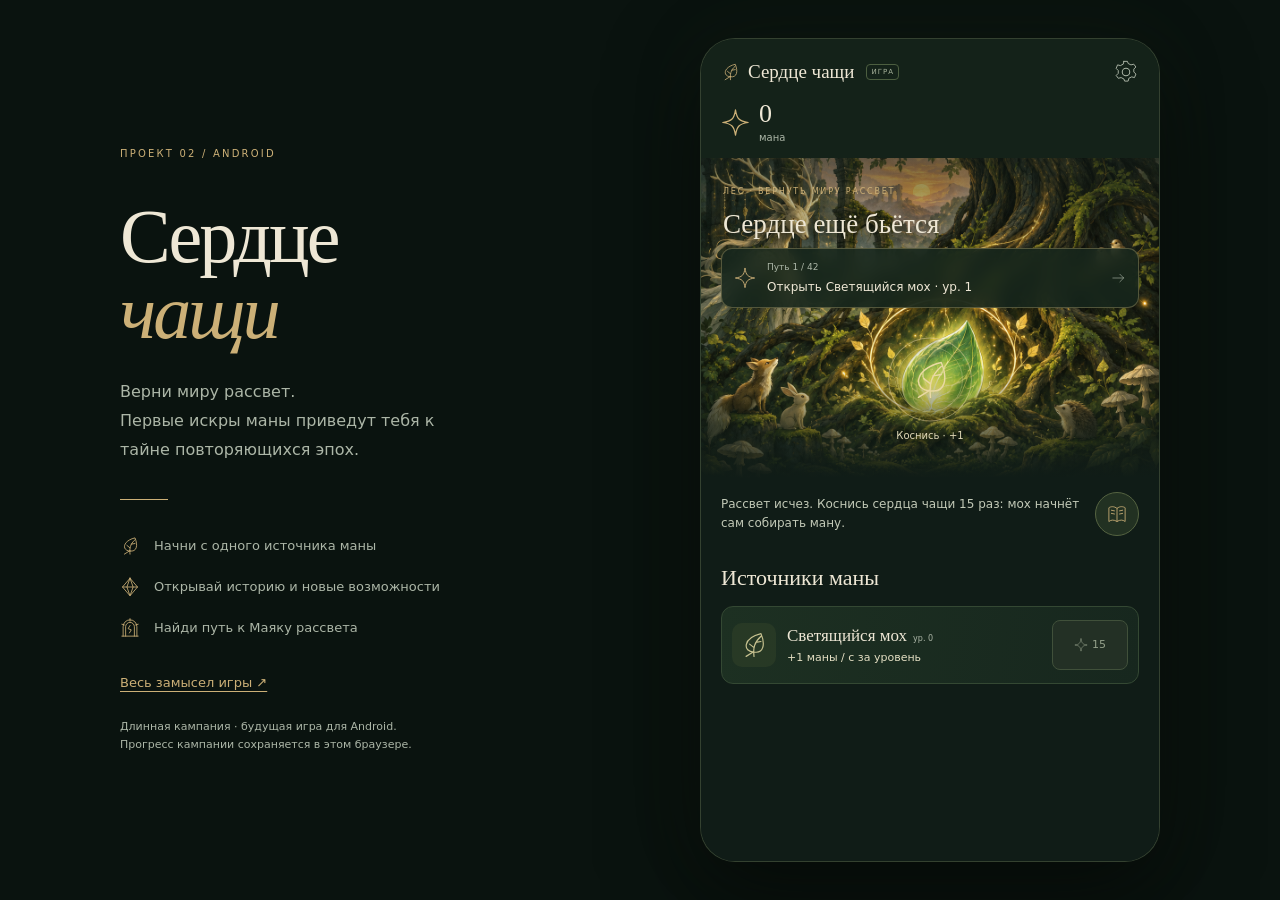
==== index.html @ d1681f51 "Publish mobile game prototype" ====
<!doctype html>
<html lang="ru"><head><meta charset="utf-8"><meta name="viewport" content="width=device-width, initial-scale=1, viewport-fit=cover"><meta name="theme-color" content="#101c17"><meta name="description" content="Сердце чащи — интерактивный макет будущего Android-кликера. Верни миру рассвет: начни с одного источника маны и открывай сюжет и новые механики постепенно."><title>Сердце чащи · Вернуть миру рассвет</title><link rel="icon" href="icon.svg" type="image/svg+xml"><link rel="stylesheet" href="game.css"><link rel="stylesheet" href="event-ui.css"><script src="campaign.js" defer></script><script src="events.js" defer></script><script src="event-ui.js" defer></script><script src="game.js" defer></script></head>
<body>
<svg xmlns="http://www.w3.org/2000/svg" style="position:absolute;width:0;height:0;overflow:hidden" aria-hidden="true"><defs>
<symbol id="i-spark" viewBox="0 0 32 32"><path d="M16 2c1.5 10 4 12.5 14 14-10 1.5-12.5 4-14 14C14.5 20 12 17.5 2 16 12 14.5 14.5 12 16 2Z"/></symbol>
<symbol id="i-leaf" viewBox="0 0 32 32"><path d="M16 29c-1-9 0-16 8-23M16 24C3 24 3 8 24 3c5 12 3 23-8 21ZM16 19l-5-4M18 13l6-1M15 24l-8 5"/></symbol>
<symbol id="i-tree" viewBox="0 0 32 32"><path d="M16 29V6M16 15l-8-5M16 19l9-6M16 8l5-5M16 25l-6 5M16 25l7 5M9 10 6 4M9 10H3M25 13l4-6M25 13h5M16 17 8 19l-4-4"/></symbol>
<symbol id="i-mushroom" viewBox="0 0 32 32"><path d="M3 17c0-8 6-13 13-13s13 5 13 13c-7 3-19 3-26 0ZM13 19l-1 9c2 2 6 2 8 0l-1-9M9 13l1-2M17 8h1M22 13l1 1"/></symbol>
<symbol id="i-moth" viewBox="0 0 32 32"><path d="M16 10v17M16 10l-4-5M16 10l4-5M15 14C7 3 1 7 4 17c2 5 7 7 11 3M17 14C25 3 31 7 28 17c-2 5-7 7-11 3M14 21c-7-1-8 4-4 7l5-4M18 21c7-1 8 4 4 7l-5-4M8 12l4 4M24 12l-4 4"/></symbol>
<symbol id="i-book" viewBox="0 0 32 32"><path d="M16 7C11 3 6 4 3 6v22c4-3 8-3 13 0 5-3 9-3 13 0V6c-3-2-8-3-13 1v21M7 10l5 1M7 15l5 1M20 11l5-1M20 16l5-1"/></symbol>
<symbol id="i-portal" viewBox="0 0 32 32"><path d="M5 29V14a11 11 0 0 1 22 0v15M9 29V14a7 7 0 0 1 14 0v15M3 29h26M16 12l-3 5 5 2-3 5M3 10l4 1M29 10l-4 1M16 1v4"/></symbol>
<symbol id="i-memory" viewBox="0 0 32 32"><path d="m16 2 12 14-12 14L4 16 16 2ZM16 2l5 14-5 14-5-14 5-14ZM4 16h24"/></symbol>
<symbol id="i-gear" viewBox="0 0 32 32"><path d="m13 3-1 4-4 2-4-1-2 5 3 3v4l-3 3 3 4 4-1 4 2 1 3h5l1-4 4-2 4 1 2-5-3-3v-4l3-3-3-4-4 1-4-2-1-3h-5Z" transform="translate(1 -1) scale(.94)"/><circle cx="16" cy="16" r="5"/></symbol>
<symbol id="i-arrow" viewBox="0 0 32 32"><path d="M4 16h23M19 8l8 8-8 8"/></symbol>
<symbol id="i-back" viewBox="0 0 32 32"><path d="M28 16H5M13 8l-8 8 8 8"/></symbol>
<symbol id="i-close" viewBox="0 0 32 32"><path d="m8 8 16 16M24 8 8 24"/></symbol>
<symbol id="i-tower" viewBox="0 0 32 32"><path d="M7 29h18M9 29V12h14v17M7 12l9-10 9 10H7ZM14 29v-8h4v8M15 15h2v3h-2z"/></symbol>
<symbol id="i-crown" viewBox="0 0 32 32"><path d="m4 9 7 7 5-11 5 11 7-7-3 17H7L4 9ZM8 22h16M9 29h14"/><circle cx="4" cy="7" r="1"/><circle cx="16" cy="3" r="1"/><circle cx="28" cy="7" r="1"/></symbol>
<symbol id="i-flask" viewBox="0 0 32 32"><path d="M12 3h8M13 3v9L5 25q-1 4 4 4h14q5 0 4-4l-8-13V3M9 20c5-3 9 4 14 0M13 24h1M19 17h1"/></symbol>
<symbol id="i-mountain" viewBox="0 0 32 32"><path d="M2 27 13 6l8 15 4-8 6 14H2ZM8 16l5 2 4-4M13 6l2-4M13 18v9M22 23l3 1"/></symbol>
<symbol id="i-fox" viewBox="0 0 32 32"><path d="m5 3 8 7h6l8-7-2 15-9 10-9-10L5 3ZM7 18l9 5 9-5M12 14l1 1M20 14l-1 1M14 22h4M16 23v5M9 10l-3-6M23 10l3-6"/></symbol>
<symbol id="i-deer" viewBox="0 0 32 32"><path d="M13 13 6 8V2M6 7l-4-3M19 13l7-5V2M26 7l4-3M13 13l-5-2 1 6 3 2 1 8 3 3 3-3 1-8 3-2 1-6-5 2M12 19l1-1M20 19l-1-1M15 25h2"/></symbol>
</defs></svg>
<main class="layout"><aside class="desktop-intro"><p class="eyebrow">ПРОЕКТ 02 / ANDROID</p><h1>Сердце<br><em>чащи</em></h1><p>Верни миру рассвет.<br>Первые искры маны приведут тебя к тайне повторяющихся эпох.</p><div class="intro-rule"></div><ul><li><svg class="icon" aria-hidden="true"><use href="#i-leaf"></use></svg>Начни с одного источника маны</li><li><svg class="icon" aria-hidden="true"><use href="#i-memory"></use></svg>Открывай историю и новые возможности</li><li><svg class="icon" aria-hidden="true"><use href="#i-portal"></use></svg>Найди путь к Маяку рассвета</li></ul><a href="concept.html">Весь замысел игры ↗</a><p class="prototype-note">Длинная кампания · будущая игра для Android.<br>Прогресс кампании сохраняется в этом браузере.</p></aside>
<div class="phone"><div id="game-shell" class="game-shell"><header class="game-top"><div class="top-line"><span class="wordmark"><svg class="icon" aria-hidden="true"><use href="#i-leaf"></use></svg>Сердце чащи<small class="mockup-label">ИГРА</small></span><button id="settings-button" class="settings-button" aria-label="Настройки и информация о макете"><svg class="icon" aria-hidden="true"><use href="#i-gear"></use></svg></button></div><div class="resource-hud"><div class="mana-box"><svg class="icon" aria-hidden="true"><use href="#i-spark"></use></svg><div><strong id="mana" aria-label="Мана">0</strong><small id="income">+0 / с</small></div></div><div class="memory-box" hidden aria-label="Память мира"><svg class="icon" aria-hidden="true"><use href="#i-memory"></use></svg><span id="memory">0</span></div><button id="era-button" class="era-button" hidden><svg class="icon" aria-hidden="true"><use href="#i-memory"></use></svg><span>Эпоха <b id="era-number">1</b></span></button></div></header>
<div id="screen" class="screen" tabindex="-1" aria-label="Игровой экран"><noscript><p style="padding:24px">Для интерактивного макета нужен JavaScript. <a href="concept.html">Открыть концепцию</a>.</p></noscript></div>
<nav class="bottom-nav" hidden aria-label="Разделы игры"><button id="nav-world" class="nav-button active" data-screen="world" aria-current="page"><svg class="icon" aria-hidden="true"><use href="#i-leaf"></use></svg><span>Мир</span></button><button class="nav-button" data-screen="tree" hidden><svg class="icon" aria-hidden="true"><use href="#i-tree"></use></svg><span>Древо</span></button><button class="nav-button" data-screen="creatures" hidden><svg class="icon" aria-hidden="true"><use href="#i-moth"></use></svg><span>Существа</span></button><button class="nav-button" data-screen="portals" hidden><svg class="icon" aria-hidden="true"><use href="#i-portal"></use></svg><span>Порталы</span></button></nav></div>
<div id="sheet-overlay" class="sheet-overlay" aria-hidden="true"><section id="sheet" class="sheet" role="dialog" aria-modal="true" aria-label="Карточка игры"><button id="sheet-close" class="sheet-close" aria-label="Закрыть карточку"><svg class="icon" aria-hidden="true"><use href="#i-close"></use></svg></button><div id="sheet-content"></div></section></div><div id="toast" class="toast" role="status" aria-live="polite"></div></div></main>
</body></html>
---- game.css ----
@charset "UTF-8";
:root{--bg:#101c17;--panel:#18281f;--cream:#eee7d5;--muted:#acb6a7;--gold:#ccb077;--border:#3e4f3d;--serif:Georgia,'Times New Roman',serif;color-scheme:dark}*{box-sizing:border-box}body{margin:0;background:#0a130f;color:var(--cream);font:14px/1.5 system-ui,-apple-system,'Segoe UI',sans-serif}button,a{-webkit-tap-highlight-color:transparent;touch-action:manipulation}button{font:inherit;color:inherit;cursor:pointer}button:disabled{cursor:default}button:focus-visible,a:focus-visible{outline:2px solid #f0d7a3;outline-offset:3px}button{border:0}h1,h2,h3,h4,p{margin:0}h1,h2,h3,h4{font-family:var(--serif);font-weight:400}a{color:inherit;text-underline-offset:4px}.icon{width:24px;height:24px;fill:none;stroke:currentColor;stroke-width:1.35;stroke-linecap:round;stroke-linejoin:round;flex-shrink:0}.layout{max-width:1120px;margin:auto;min-height:100svh;display:grid;grid-template-columns:1fr 460px;gap:95px;align-items:center;padding:38px 40px}.desktop-intro{max-width:430px}.desktop-intro .eyebrow{font-size:10px;letter-spacing:2.2px;color:var(--gold);margin-bottom:35px}.desktop-intro h1{font-size:76px;line-height:1;letter-spacing:-3px;margin-bottom:28px}.desktop-intro h1 em{font-weight:400;color:var(--gold)}.desktop-intro>p{font-size:16px;line-height:1.8;color:var(--muted);max-width:340px}.desktop-intro .intro-rule{width:48px;height:1px;background:var(--gold);margin:34px 0}.desktop-intro ul{list-style:none;padding:0;margin:0 0 32px;display:grid;gap:17px}.desktop-intro li{display:flex;gap:14px;align-items:center;font-size:13px;color:var(--muted)}.desktop-intro li .icon{width:20px;color:var(--gold)}.desktop-intro>a{font-size:13px;color:var(--gold)}.desktop-intro .prototype-note{font-size:11px;margin-top:25px;max-width:320px;line-height:1.7}.phone{height:min(900px,calc(100svh - 76px));min-height:740px;position:relative;border:1px solid #63705170;border-radius:35px;background:var(--bg);box-shadow:0 30px 90px #0009,0 0 80px #4e623018;overflow:hidden}.game-shell{height:100%;display:flex;flex-direction:column}.game-top{flex:none;padding:18px 20px 13px;position:relative;z-index:4;background:#142219}.top-line{display:flex;align-items:center;justify-content:space-between;gap:12px;margin-bottom:13px}.wordmark{display:flex;gap:8px;align-items:center;font:19px var(--serif)}.wordmark .icon{color:var(--gold);width:19px}.settings-button{width:44px;height:44px;background:none;display:grid;place-items:center;margin:-7px -9px -7px 0;color:var(--muted)}.resource-hud{display:flex;align-items:center;gap:12px}.mana-box{display:flex;align-items:center;gap:9px;flex:1}.mana-box>.icon{color:var(--gold);width:29px;height:29px}.mana-box strong{font:26px var(--serif);line-height:1.05;display:block;font-variant-numeric:tabular-nums}.mana-box small{display:block;color:var(--muted);font-size:10px;margin-top:3px}.memory-box{display:flex;align-items:center;gap:5px;color:var(--gold);font-size:14px}.memory-box .icon{width:17px}.era-button{display:flex;align-items:center;gap:7px;min-height:44px;padding:8px 10px;background:#253425;border:1px solid #526044;border-radius:9px;color:#d9c99e;font-size:11px}.era-button .icon{width:18px;height:18px}.screen{flex:1;overflow:auto;overscroll-behavior:contain;scrollbar-width:thin;scrollbar-color:#526044 transparent;min-height:0;background:var(--bg)}.world-scene{height:430px;position:relative;overflow:hidden;background:#243324;isolation:isolate}.scene-image{position:absolute;width:100%;height:100%;object-fit:cover;object-position:center 50%;inset:0;z-index:-3}.scene-image.fallback-art{height:135%;top:-12%;object-position:center 40%}.scene-image:not(.forest){height:135%;top:-10%}.scene-vignette{position:absolute;inset:0;background:linear-gradient(#101b1790,transparent 32%,transparent 65%,#101c17);z-index:-1}.scene-caption{position:absolute;top:21px;left:22px}.tiny-label{font-size:8px;color:var(--gold);letter-spacing:1.8px;text-transform:uppercase;line-height:1.6}.scene-caption h2{font-size:27px;margin-top:4px;text-shadow:0 2px 16px #000}.goal{position:absolute;top:90px;left:20px;right:20px;display:flex;align-items:center;gap:11px;border:1px solid #c8b77b55;border-radius:11px;background:#15251cdd;backdrop-filter:blur(8px);padding:11px 12px;text-align:left;min-height:60px}.goal>.icon:first-child{color:var(--gold);width:22px}.goal>.icon:last-child{width:15px;margin-left:auto;color:var(--muted)}.goal small{display:block;font-size:9px;color:var(--muted);margin-bottom:4px}.goal b{display:block;font-weight:450;font-size:12px}.heart{position:absolute;left:50%;top:52%;transform:translate(-50%,-15%);width:112px;height:112px;border-radius:50%;background:radial-gradient(circle,#adc96250 0,#77904b22 42%,#15291c33 65%,transparent 70%);border:1px solid #d9c89488;color:#e9d9a3;display:grid;place-items:center;box-shadow:0 0 32px #c5d47b35,0 0 60px #9bab4920;animation:breathe 4s ease-in-out infinite}.heart>.icon{width:57px;height:57px;filter:drop-shadow(0 0 7px #e6d078);stroke-width:1.1}.heart:active{background:#66804488}.heart-halo{position:absolute;inset:8px;border-radius:50%;border:1px solid #d9d29355}.tap-hint{position:absolute;top:120px;left:50%;transform:translateX(-50%);white-space:nowrap;color:#e0d8b7;font-size:10px;text-shadow:0 2px 9px #000}.tap-particle{position:absolute;top:22px;color:#fff0bb;pointer-events:none;font:25px var(--serif);animation:float-up .9s ease-out forwards}.scene-footer{position:absolute;bottom:14px;left:0;right:0;text-align:center;font:10px var(--serif);letter-spacing:.7px;color:#b6baa4}.scene-footer>span{color:var(--gold);padding:0 10px}.scene-switch{position:absolute;right:20px;top:170px;background:#14251cdd;border:1px solid #8d8558;border-radius:20px;padding:7px 12px;display:flex;align-items:center;gap:6px;min-height:44px;font-size:10px}.scene-switch .icon{width:17px}.growth-panel{padding:7px 20px 20px;background:#101c17}.panel-heading{display:flex;align-items:center;justify-content:space-between;margin-bottom:12px}.panel-heading h3{font-size:22px}.panel-heading>span{font-size:9px;color:var(--muted)}.producer-list{display:grid;gap:9px}.producer{display:flex;align-items:center;gap:11px;padding:10px 9px;border:1px solid #344833;border-radius:12px;background:linear-gradient(100deg,#1d3022,#17271e)}.producer-emblem{height:43px;width:43px;flex-shrink:0;display:grid;place-items:center;border-radius:10px;background:#35452a75;color:#c7c290}.producer-emblem .icon{width:28px;height:28px}.producer-copy{flex:1;min-width:0}.producer-copy h4{font-size:16px;line-height:1.3}.producer-copy h4 small{font:8px system-ui;color:var(--muted);margin-left:6px;white-space:nowrap}.producer-copy p{font-size:10px;color:#acb99d;margin-top:3px}.buy-button{min-height:44px;min-width:68px;padding:8px;border-radius:8px;color:#f1dfaa;border:1px solid #81794c;background:#3a4127;display:flex;align-items:center;justify-content:center;gap:5px;font-size:12px;font-variant-numeric:tabular-nums}.buy-button .icon{width:14px;height:14px}.buy-button:disabled{color:#94a08b;background:#233025;border-color:#40503a}.bottom-nav{flex:none;display:grid;grid-template-columns:repeat(4,1fr);border-top:1px solid #4b5538;background:#17261b;padding:8px 9px calc(10px + env(safe-area-inset-bottom));position:relative;z-index:3}.nav-button{background:none;min-height:49px;display:flex;flex-direction:column;align-items:center;justify-content:center;gap:4px;color:#94a58d;font-size:9px;position:relative}.nav-button .icon{width:23px;height:23px}.nav-button.active{color:#e0c48a}.nav-button.active:before{content:'';position:absolute;top:-9px;height:2px;width:28px;background:var(--gold);box-shadow:0 2px 12px #d2bc7644}.page-head{padding:28px 22px 18px}.page-head h2{font-size:32px;line-height:1.15;margin:10px 0}.page-head>p:last-child{color:var(--muted);font-size:12px;line-height:1.7}.tree-canvas{height:420px;margin:10px 20px 0;position:relative;background:radial-gradient(ellipse at 50% 40%,#31432970,transparent 68%)}.tree-lines{position:absolute;inset:0;width:100%;height:100%;overflow:visible}.tree-lines path{fill:none;stroke:#77784e;stroke-width:.45}.tree-origin{position:absolute;top:-7px;left:calc(50% - 17px);width:34px;height:34px;background:#233923;border:1px solid #908355;border-radius:50%;display:grid;place-items:center;color:var(--gold)}.tree-origin .icon{width:18px}.tree-node{position:absolute;left:var(--x);top:var(--y);transform:translate(-50%,-40%);width:130px;display:flex;align-items:center;flex-direction:column;background:none;padding:3px}.tree-node>span{display:grid;place-items:center;width:56px;height:56px;border-radius:50%;background:#1f3021;border:1px solid #8c8458;box-shadow:0 0 0 5px #17231b}.tree-node .icon{width:30px;height:30px;color:#b6b289}.tree-node b{font:14px var(--serif);margin-top:10px;white-space:nowrap}.tree-node small{font-size:10px;color:var(--gold);margin-top:5px}.tree-node.locked{opacity:.52}.tree-node.owned>span{background:#3a4b29;border-color:#d9c68e;box-shadow:0 0 18px #d9c68e18,0 0 0 5px #17231b}.tree-node.owned .icon{color:#ead8a3}.screen-note{font-size:10px;color:var(--muted);line-height:1.7;margin:17px 22px 25px}.creature-grid{display:grid;grid-template-columns:1fr 1fr;gap:12px;padding:0 20px}.creature-card{padding:20px 10px 15px;border:1px solid #45583d;background:linear-gradient(#273c29,#16251b);border-radius:80px 80px 12px 12px;text-align:center}.creature-art{height:105px;display:grid;place-items:center;background:radial-gradient(circle,#98ab5930,transparent 70%);margin-bottom:12px}.creature-art .icon{width:75px;height:75px;stroke-width:.9;color:#e1d5a2;filter:drop-shadow(0 0 10px #adbc4f40)}.creature-card.unknown .creature-art{filter:grayscale(.8);opacity:.45}.creature-card>small{font-size:8px;text-transform:uppercase;letter-spacing:.8px;color:var(--muted)}.creature-card h3{font-size:19px;min-height:45px;margin:8px 0}.creature-state{display:flex;gap:7px;align-items:center;justify-content:center;color:var(--gold);font-size:8px}.creature-state .icon{width:12px;height:12px}.small-story{display:flex;gap:12px;align-items:flex-start;margin:26px 22px;color:var(--muted);font-size:11px;line-height:1.8}.small-story .icon{color:var(--gold);width:20px}.rotation-label{font-size:9px;color:#b8ad8f;margin:0 22px 17px;padding-bottom:15px;border-bottom:1px solid var(--border)}.portal-list{display:grid;gap:14px;padding:0 20px}.portal-card{text-align:left;display:flex;gap:15px;align-items:center;position:relative;min-height:143px;padding:18px 14px;border-radius:12px;border:1px solid #59634a;background:radial-gradient(ellipse at 5% 50%,#58633e5c,transparent 65%),#1b2b20;overflow:hidden}.portal-card:after{content:'';position:absolute;right:0;top:0;width:1px;height:100%;background:linear-gradient(transparent,#ccb077,transparent);opacity:.5}.portal-1{background:radial-gradient(ellipse at 5% 50%,#795a354d,transparent 65%),#242a1c}.portal-2{background:radial-gradient(ellipse at 5% 50%,#73846838,transparent 65%),#1b2921}.portal-ring{display:grid;place-items:center;width:63px;height:83px;border:1px solid #b9ab7455;border-radius:50% 50% 43% 43%;flex-shrink:0;color:#c8bd8b;box-shadow:inset 0 0 14px #c9c38b13,0 0 18px #c9c38b0a}.portal-ring .icon{width:40px;height:40px}.portal-card>div{flex:1}.portal-card small{font-size:7px;letter-spacing:1.2px;color:var(--gold)}.portal-card h3{font-size:23px;line-height:1.1;margin:8px 0 10px}.portal-card p{font-size:9px;color:var(--muted)}.portal-card>.icon{width:16px;height:16px;color:var(--gold)}.event-page{padding:20px 22px}.back-button{min-height:44px;background:none;color:var(--muted);font-size:12px;display:flex;gap:7px;align-items:center;margin:-10px 0 12px -5px}.back-button .icon{width:18px}.event-symbol{display:grid;place-items:center;width:78px;height:93px;border:1px solid #aa9b64;border-radius:50% 50% 40% 40%;margin:0 auto 20px;background:radial-gradient(#677c3c55,#263b25);box-shadow:0 0 30px #91aa4d18;color:#e1d39d}.event-symbol .icon{width:46px;height:46px}.event-page>.tiny-label{text-align:center}.event-page h2{font-size:31px;text-align:center;line-height:1.1;margin:10px 0 13px}.event-desc{font-size:12px;color:var(--muted);text-align:center;line-height:1.7;max-width:300px;margin:auto}.event-boosts{display:flex;gap:16px;align-items:center;justify-content:space-around;margin:23px 0;padding:16px 6px;border-block:1px solid var(--border)}.event-boosts small{display:block;font-size:10px;color:var(--muted);margin-bottom:6px}.event-boosts b{font:29px var(--serif);color:var(--gold)}.event-boosts>span{color:#78866f}.stage-label{display:flex;justify-content:space-between;font-size:11px;color:var(--muted);margin-bottom:10px}.stage-label b{color:var(--cream);font-weight:500}.event-stages{display:grid;grid-template-columns:repeat(9,1fr);gap:5px}.event-stages>span{height:34px;display:flex;flex-direction:column;align-items:center;justify-content:center;border:1px solid #45513b;border-radius:6px;font-size:10px;color:#9aa791}.event-stages small{font-size:6px;line-height:1}.event-stages .badge-stage{border-color:#ad985a}.event-stages .done{background:#425436;color:#f0e9cc}.event-stages .done.badge-stage{background:#c8b078;color:#19231a}.event-medals{display:grid;gap:12px;margin:23px 0}.event-medal{display:flex;gap:12px;align-items:center}.event-medal>span{width:34px;height:42px;display:grid;place-items:center;border:1px solid #63704a;border-radius:50% 50% 7px 7px;font:19px var(--serif);color:#a5af8e}.event-medal.won>span{background:#675f3544;border-color:#c8b078;color:#e8d5a1}.event-medal b{display:block;font-size:12px;font-weight:500;margin-bottom:4px}.event-medal small{font-size:9px;color:var(--muted);display:block;line-height:1.7}.event-page .screen-note{margin:17px 0}.gold-button,.outline-button{min-height:48px;width:100%;border:1px solid #c9b17d;border-radius:10px;background:#d0b581;color:#18231a;display:flex;align-items:center;justify-content:space-between;padding:13px 16px;gap:12px;font-size:12px;text-decoration:none;font-weight:550}.gold-button .icon,.outline-button .icon{width:19px;height:19px}.gold-button:disabled{opacity:.45}.outline-button{background:transparent;color:#d9c79d;border-color:#6b704d;margin-top:10px;justify-content:center;font-weight:400}.subtle-button{background:none;color:var(--muted);min-height:48px;width:100%;margin-top:12px;font-size:11px}.sheet-overlay{position:absolute;inset:0;background:#020a06ac;backdrop-filter:blur(5px);z-index:30;display:flex;align-items:flex-end;opacity:0;visibility:hidden;transition:opacity .18s}.sheet-overlay.visible{opacity:1;visibility:visible}.sheet{position:relative;background:linear-gradient(150deg,#233426,#14231a);border:1px solid #7f8150;border-bottom:0;border-radius:26px 26px 0 0;width:100%;max-height:89%;overflow:auto;padding:28px 26px calc(26px + env(safe-area-inset-bottom));box-shadow:0 -20px 70px #0005;transform:translateY(20px);transition:transform .18s}.visible .sheet{transform:translateY(0)}.sheet:before{content:'';display:block;position:absolute;top:10px;width:35px;height:3px;border-radius:3px;background:#6f7954;left:calc(50% - 17px)}.sheet-close{position:absolute;right:10px;top:10px;width:44px;height:44px;border-radius:50%;display:grid;place-items:center;background:none;color:var(--muted)}.sheet-close .icon{width:19px;height:19px}.sheet h2{font-size:31px;margin:9px 0 18px;line-height:1.12;padding-right:10px}.sheet p:not(.tiny-label){color:#bdc6b2;font-size:13px;line-height:1.8;margin-bottom:22px}.sheet-emblem{width:65px;height:65px;display:grid;place-items:center;border:1px solid #8e8d58;background:#3a4a2a60;border-radius:50%;color:#d4c28e;margin:0 0 23px}.sheet-emblem .icon{width:36px;height:36px}.sheet-emblem.creature{width:100px;height:100px;background:radial-gradient(#728d3e50,transparent)}.sheet-emblem.creature .icon{width:70px;height:70px;stroke-width:1}.sheet .sheet-note{font-size:11px!important;border-left:2px solid var(--gold);padding-left:12px}.sheet .success-line{color:var(--gold)!important}.rebirth-reward{display:flex;align-items:center;justify-content:space-between;padding:15px;border:1px solid #6d7349;border-radius:10px;background:#38482c55;margin-bottom:20px}.rebirth-reward>span{font-size:11px;color:var(--muted)}.rebirth-reward strong{display:flex;gap:8px;align-items:center;font:30px var(--serif);color:var(--gold)}.rebirth-reward .icon{width:25px;height:25px}.reset-explain{display:grid;grid-template-columns:1fr 1fr;gap:18px;margin-bottom:15px}.reset-explain h3{font-size:18px;color:#d6c9a3;margin-bottom:8px}.reset-explain p{font-size:11px!important;line-height:1.7!important}.sheet .screen-note{margin:16px 0 0!important;font-size:10px!important}.settings-row{display:flex;justify-content:space-between;gap:12px;padding:14px 0;border-block:1px solid var(--border);font-size:10px;margin-bottom:20px}.settings-row b{color:#d9c995;font-weight:500}.toast{position:absolute;bottom:87px;left:20px;right:20px;background:#d2bd87;color:#172218;border-radius:10px;padding:13px 16px;box-shadow:0 4px 25px #0006;font-size:12px;z-index:40;opacity:0;transform:translateY(12px);pointer-events:none;transition:opacity .2s,transform .2s;text-align:center}.toast.show{opacity:1;transform:translateY(0)}.mobile-badge{display:none}
@keyframes breathe{50%{box-shadow:0 0 45px #c5d47b50,0 0 80px #9bab492a}}@keyframes float-up{to{transform:translateY(-70px);opacity:0}}
@media(max-width:900px){.layout{gap:45px;grid-template-columns:1fr 420px;padding:25px}.desktop-intro h1{font-size:55px}.desktop-intro>p{font-size:14px}.desktop-intro li{font-size:11px}.phone{min-height:720px;height:calc(100svh - 50px)}.world-scene{height:390px}}
@media(max-width:700px){body{background:var(--bg)}.layout{display:block;padding:0;min-height:100svh}.desktop-intro{display:none}.phone{height:100svh;min-height:0;border:0;border-radius:0;width:100%;max-width:none;box-shadow:none}.game-top{padding:calc(13px + env(safe-area-inset-top)) 20px 12px}.wordmark{font-size:19px}.top-line{margin-bottom:11px}.world-scene{height:clamp(320px,48svh,450px)}.scene-caption{top:17px}.scene-caption h2{font-size:27px}.goal{top:81px}.growth-panel{padding-bottom:15px}.bottom-nav{padding-top:7px}.sheet-overlay{position:fixed}.sheet{max-height:86svh}.mobile-badge{display:block;position:absolute;right:18px;bottom:16px;z-index:0;font-size:8px;letter-spacing:1px;color:var(--muted)}.toast{bottom:calc(86px + env(safe-area-inset-bottom))}}
@media(max-width:360px){.game-top{padding-inline:15px}.world-scene{height:340px}.growth-panel{padding-inline:15px}.producer-copy h4{font-size:15px}.producer-copy h4 small{margin-left:3px}.buy-button{min-width:60px}.resource-hud{gap:7px}.wordmark{font-size:18px}.mana-box strong{font-size:24px}.era-button{padding-inline:8px}.goal{left:15px;right:15px}.creature-card h3{font-size:17px}.portal-card{gap:10px}.portal-ring{width:52px;height:70px}.portal-card h3{font-size:21px}}
@media(prefers-reduced-motion:reduce){*{animation:none!important;transition:none!important}.tap-particle{display:none}}

.mockup-label{font:7px system-ui;letter-spacing:1px;color:#a8b39c;border:1px solid #4c5e40;border-radius:4px;padding:3px 4px;margin-left:4px}

/* Source production and creature assistance share one economy model. */
.goal>span{min-width:0}.goal b{overflow-wrap:anywhere}.producer{align-items:center}.producer-emblem{min-width:44px;min-height:44px}.producer-copy h4 small{display:inline-block}.producer-copy p.source-total{color:#e4dfc3;font-size:11px}.producer-copy .helper-line{color:#cfbb86;font-size:9px;margin-top:5px}.economy-note{font-size:9px;color:var(--muted);line-height:1.6;margin-top:14px}.creature-effect{font-size:10px;line-height:1.55;color:#d4c58f;min-height:31px;margin:0 0 12px}.creature-state{min-height:28px;line-height:1.5}.income-preview{padding:17px 15px;border:1px solid #647049;border-radius:12px;background:linear-gradient(125deg,#34442b77,#17271e);margin:0 0 20px}.income-preview>b{display:block;font:19px/1.3 var(--serif);color:#e1c88c;margin-bottom:13px;overflow-wrap:anywhere}.income-comparison{display:grid;grid-template-columns:minmax(0,1fr) 20px minmax(0,1fr);gap:8px;align-items:center;margin-bottom:15px}.income-comparison>div{min-width:0}.income-comparison small{display:block;min-height:31px;font-size:10px;line-height:1.5;color:#b8c1aa}.income-comparison strong{display:block;font:24px/1.2 var(--serif);color:#e8d8a6;overflow-wrap:anywhere;font-variant-numeric:tabular-nums;margin-top:4px}.income-comparison span{font-size:10px;color:#a9b79a}.income-comparison>span{text-align:center;font-size:18px;color:#c8b77b}.sheet .income-preview p{font-size:11px;line-height:1.65;margin:9px 0 0}.gold-button>span:last-child{flex-shrink:0}.sheet .gold-button{flex-wrap:wrap}.sheet .sheet-note{overflow-wrap:anywhere}
@media(max-width:360px){.producer{gap:8px;padding:10px 8px}.producer-copy p.source-total{font-size:10px}.producer-copy p{font-size:9px}.producer-copy .helper-line{font-size:8px}.producer-copy h4{font-size:14px}.producer-copy h4 small{font-size:8px}.buy-button{min-width:58px;padding:8px 6px}.sheet{padding-inline:21px}.income-preview{padding:15px 12px}.income-preview>b{font-size:18px}.income-comparison strong{font-size:23px}.creature-state{font-size:9px;flex-wrap:wrap;gap:3px}.goal b{font-size:11px}.goal small{font-size:8px}.panel-heading h3{font-size:21px}}

/* The first visit shows one action; navigation grows with story discoveries. */
[hidden]{display:none!important}
.bottom-nav{grid-template-columns:repeat(var(--nav-count,4),minmax(0,1fr))}
.intro-banner{flex:none;display:flex;flex-wrap:wrap;align-items:center;justify-content:space-between;gap:4px 10px;padding:9px 16px;background:#34402a;color:#ded8bd;border-bottom:1px solid #66704b;font-size:10px;line-height:1.5}
.intro-banner a{color:#f0d69f;min-height:32px;display:inline-flex;align-items:center}
.world-scene.beginning{height:320px}
.beginning .heart{width:84px;height:84px;top:60%}
.beginning .heart>.icon{width:43px;height:43px}
.beginning .tap-hint{top:90px}
.beginning .scene-footer{display:none}
.story-fragment{display:flex;align-items:center;gap:12px;padding:14px 20px 18px;background:var(--bg)}
.story-fragment>p{flex:1;color:#c2c9b7;font-size:12px;line-height:1.65}
#chronicle-button{flex:none;display:grid;place-items:center;width:44px;height:44px;border:1px solid #556341;border-radius:50%;background:#223122;color:var(--gold)}
#chronicle-button .icon{width:20px;height:20px}
.simple-sources .producer{padding:13px 10px}
.simple-sources .producer-copy h4{font-size:17px}
.simple-sources .source-total{font-size:11px}
.chronicle-list{display:grid;gap:14px;margin:22px 0}
.chronicle-entry{padding:16px;border:1px solid #3f5039;border-radius:12px;background:#1a2b20}
.chronicle-entry>small{display:block;color:#a6b098;font-size:9px;letter-spacing:.6px;margin-bottom:9px}
.chronicle-entry h3{font-size:21px;line-height:1.25;margin-bottom:10px}
.sheet .chronicle-entry p{font-size:12px;line-height:1.75;margin-bottom:0}
.chronicle-entry.done{border-left:2px solid #a99d65}
.chronicle-entry.current{border-color:#c7ad76;background:#35442a60}
.chronicle-entry.current>small{color:#e0c58d}
.story-requirements{display:grid;gap:10px;padding:16px;border:1px solid #6c744e;border-radius:12px;background:#34442b60;margin:0 0 20px}
.story-requirements b{display:block;color:#e0c58d;font-size:12px;font-weight:500}
.story-requirements span{display:block;color:#bdc6b2;font-size:12px;line-height:1.6}
.world-scene.dawn .scene-image{filter:brightness(1.15) saturate(1.08)}
.world-scene.dawn .scene-vignette{background:linear-gradient(#17251b99,transparent 35%,#f5d28220 65%,#101c17)}
.world-scene.dawn .scene-caption h2{color:#f4e4b8}
.scene-image:not(.forest){width:152%;height:240%;left:-26%;top:-15%;object-fit:cover;object-position:center top}
@media(max-width:700px){.world-scene.beginning{height:280px}.story-fragment{padding-top:10px}.story-fragment>p{font-size:11px}.beginning .scene-caption h2{font-size:25px}}
@media(max-width:360px){.world-scene.beginning{height:260px}.story-fragment{padding-inline:15px;gap:9px}.simple-sources .producer-copy h4{font-size:15px}.simple-sources .source-total{font-size:10px}.beginning .scene-caption{top:12px}.beginning .goal{top:72px;min-height:54px;padding-block:8px}.beginning .heart{top:60%}.intro-banner{padding:6px 15px;font-size:9px}.intro-banner a{font-size:10px}}

/* Long campaign: readable discoveries, bulk purchases and visible source milestones. */
.buy-mode{display:flex;align-items:center;gap:5px;margin:0 0 14px;padding:4px;border:1px solid #43533b;border-radius:11px;background:#18271d}
.buy-mode>span{flex:1;padding-left:8px;font-size:10px;color:var(--muted)}
.buy-mode>button{min-width:51px;min-height:44px;border-radius:8px;background:transparent;color:#adb89e;font-size:12px}
.buy-mode>button[aria-pressed=true]{background:#455335;color:#f1deb0;border:1px solid #9e945e}
.buy-button{flex-direction:column;gap:4px;min-width:76px;max-width:88px;min-height:50px}
.buy-price{display:flex;align-items:center;justify-content:center;gap:4px;max-width:100%;font-size:11px}
.buy-cost{overflow-wrap:anywhere;line-height:1.25}
.buy-quantity{font-size:9px;line-height:1.25;opacity:.9}
.gold-button .buy-quantity{font-size:12px}
.producer-copy p.milestone-line{font-size:9px;color:#e0c687;line-height:1.5;margin-top:5px}
.source-milestone{display:grid;gap:7px;padding-top:13px;margin-top:13px;border-top:1px solid #536040}
.source-milestone span{font-size:11px;color:#dcc690}.source-milestone small{font-size:10px;color:var(--muted)}
.source-milestone progress{appearance:none;width:100%;height:5px;border:0;border-radius:5px;overflow:hidden;background:#132219}
.source-milestone progress::-webkit-progress-bar{background:#132219}.source-milestone progress::-webkit-progress-value{background:#b7a367}.source-milestone progress::-moz-progress-bar{background:#b7a367}
.next-reward{display:flex;align-items:center;gap:11px;width:calc(100% - 40px);margin:0 20px 20px;padding:13px;border:1px solid #58613e;border-radius:12px;background:linear-gradient(115deg,#34432a70,#1a2b20);text-align:left}
.next-reward>.icon{color:var(--gold);width:22px;height:22px}.next-reward>.icon:last-child{width:16px}.next-reward>span{flex:1;min-width:0}
.next-reward small{display:block;font-size:8px;text-transform:uppercase;letter-spacing:1px;color:#c5b478;margin-bottom:5px}
.next-reward b{display:block;font:17px/1.3 var(--serif);color:#e6d3a2;margin-bottom:5px}.next-reward>span>span{display:block;font-size:10px;line-height:1.65;color:#b7c2aa}
.research-list{padding:0 20px 20px}.research-section{margin-bottom:25px}.research-section>h3{font-size:22px;margin:0 0 14px;color:#ddc991}
.research-card{display:flex;align-items:center;gap:11px;min-height:93px;width:100%;padding:14px 12px;text-align:left;border:1px solid #66704c;border-radius:12px;background:linear-gradient(115deg,#30412a,#192b20);margin-bottom:10px}
.research-card.owned{background:#1b2c20;border-color:#3e533a}.research-emblem{flex:none;display:grid;place-items:center;width:42px;height:47px;color:#d9c790;border:1px solid #7e8154;border-radius:50% 50% 8px 8px}.research-emblem .icon{width:26px;height:26px}
.research-copy{min-width:0;flex:1}.research-copy small{display:block;font-size:8px;color:#b7c3a5;margin-bottom:5px}.research-copy b{display:block;font:18px/1.25 var(--serif);margin-bottom:6px}.research-copy>span{display:block;font-size:10px;line-height:1.6;color:#b7c1aa}
.research-price{flex:none;max-width:75px;color:#e1c587;font-size:10px;text-align:right;overflow-wrap:anywhere}.research-card.owned .research-price{font-size:16px}
.research-chapter{margin-bottom:12px}.research-chapter>summary,.chronicle-chapter>summary{min-height:48px;cursor:pointer;color:#d7c38e;font:21px/1.3 var(--serif);padding:12px 5px;list-style-position:inside}
.research-chapter>summary>span{font:11px system-ui;color:var(--muted);float:right;margin:5px}.chronicle-chapter .chronicle-entry{margin-bottom:10px}
.legacy-notice{display:flex;align-items:center;gap:10px;flex:none;padding:8px 20px;background:#35432a;border-bottom:1px solid #606a45;color:#d1d4b9;font-size:10px;line-height:1.6}
.legacy-notice>span{flex:1}.legacy-notice a{color:#e5c890}.legacy-notice button{width:44px;min-height:44px;background:none;color:#c9cdb5;font-size:23px}
@media(max-width:360px){.buy-button{min-width:68px;max-width:76px;padding-inline:5px}.buy-price{font-size:10px}.producer-copy p.milestone-line{font-size:8px}.next-reward{width:calc(100% - 30px);margin-inline:15px}.research-list{padding-inline:15px}.research-card{gap:9px;padding:12px 10px}.research-copy b{font-size:16px}.research-price{max-width:63px;font-size:9px}.research-emblem{width:36px;height:42px}.research-copy>span{font-size:9px}.legacy-notice{padding-inline:15px}}

.ritual-panel{margin-top:22px;padding:18px 16px;border:1px solid #536545;border-radius:14px;background:linear-gradient(140deg,#34462b55,#1c2c20)}
.ritual-panel h3{font-size:22px;color:#e0cc94;margin:7px 0 10px}.sheet .ritual-panel>p:not(.tiny-label){font-size:11px;line-height:1.7;margin-bottom:14px}
.ritual-income{display:grid;grid-template-columns:minmax(0,1fr) 18px minmax(0,1fr);gap:9px;align-items:center}.ritual-income small{display:block;font-size:9px;color:#b8c2aa;margin-bottom:5px}.ritual-income b{display:block;font:22px/1.2 var(--serif);color:#e0c88e;overflow-wrap:anywhere}.ritual-income>span:nth-child(2){color:#acb98f}
.sheet .ritual-panel>.ritual-unit{font-size:9px;margin:7px 0 12px}.ritual-panel .outline-button{justify-content:space-between;gap:8px;text-align:left;font-size:11px}.ritual-panel .outline-button:disabled{opacity:.45}
@media(max-width:360px){.ritual-panel{padding:16px 13px}.ritual-income b{font-size:20px}.ritual-panel .outline-button{font-size:10px;padding-inline:12px}}
---- event-ui.css ----
.event-resource{display:flex;align-items:center;gap:15px;padding:18px 0;margin-top:15px;border-block:1px solid var(--border)}
.event-resource>div{flex:1;min-width:0}.event-resource small{display:block;color:var(--muted);font-size:10px}.event-resource strong{display:block;font:27px/1.4 var(--serif);color:var(--gold);overflow-wrap:anywhere}
.event-resource .gold-button{width:auto;min-width:105px;flex-shrink:0}.event-clock{font-size:11px;color:var(--muted);text-align:center;margin:12px 0 20px}.event-target{font-size:10px;color:var(--muted);line-height:1.6;margin:10px 0 15px}
.event-meter{height:5px;border-radius:9px;background:#354531;overflow:hidden}.event-meter>span{display:block;height:100%;background:var(--gold);max-width:100%}
.event-buy-modes{display:flex;gap:8px;margin:24px 0 12px}.event-buy-modes button{min-height:44px;flex:1;border:1px solid #556341;background:#243323;border-radius:8px;font-size:12px}.event-buy-modes button[aria-pressed=true]{background:#495333;color:#f1dcaa;border-color:var(--gold)}
.event-upgrades{margin:22px 0}.event-upgrades h3{font-size:23px;margin:0 0 12px}.event-upgrades>p{font-size:11px;color:var(--muted)}.event-upgrade{width:100%;display:flex;gap:12px;align-items:center;justify-content:space-between;min-height:64px;padding:13px;border:1px solid #4a5c3c;border-radius:10px;background:#263823;text-align:left;margin-top:8px}.event-upgrade b{display:block;font-weight:500;font-size:12px}.event-upgrade small{display:block;color:var(--muted);font-size:10px;margin-top:4px}.event-upgrade>span:last-child{font-size:11px;color:var(--gold);flex-shrink:0}.event-upgrade:disabled{opacity:.6}.event-upgrade.owned{border-left:3px solid var(--gold)}
@media(max-width:360px){.event-resource strong{font-size:24px}.event-resource .gold-button{min-width:95px;padding-inline:11px}.event-page .producer{gap:7px}.event-page .producer-copy h4{font-size:14px}}
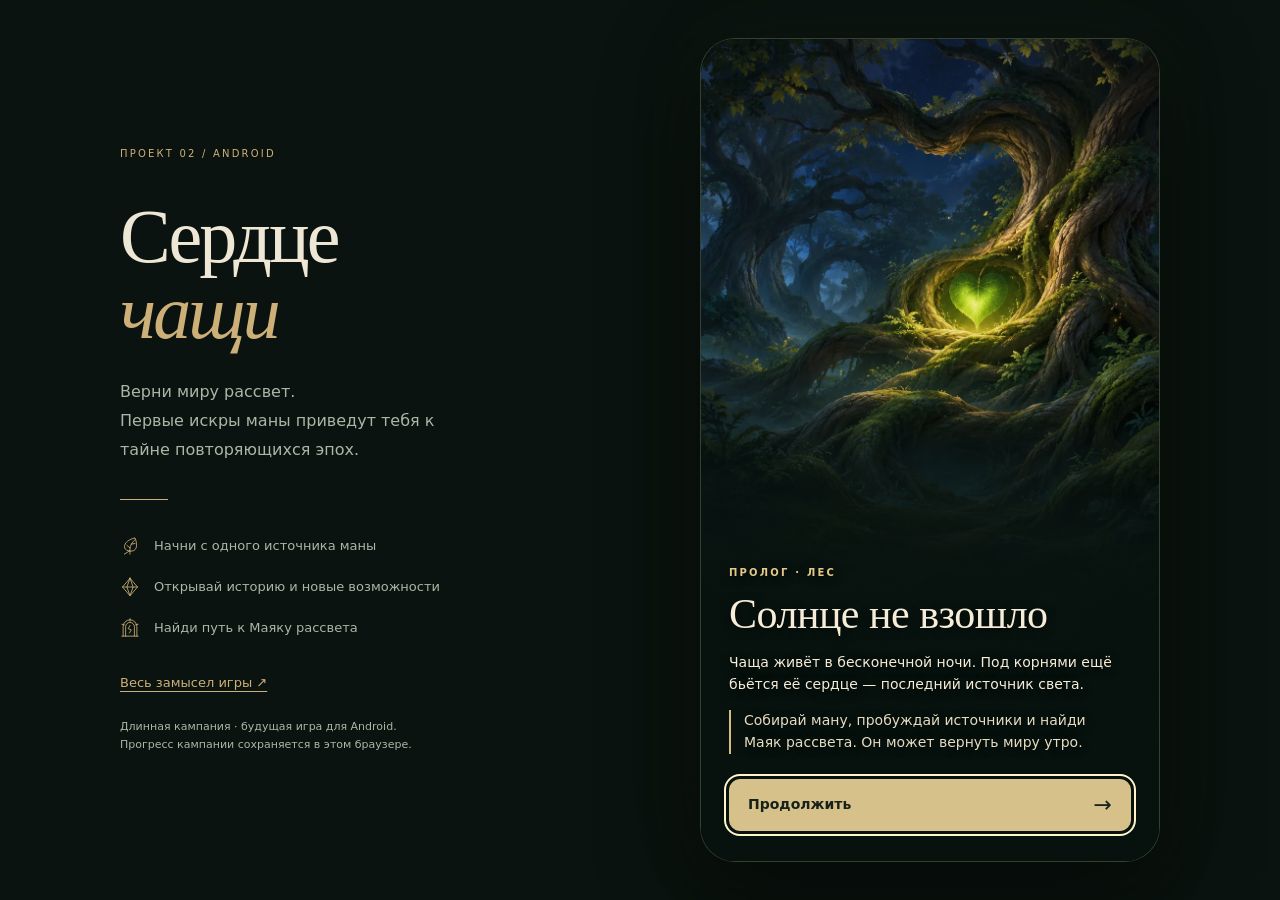
==== commit 8db92b8b: "Restore source milestones and add illustrated story scenes" ====
--- a/index.html
+++ b/index.html
@@ -1,5 +1,5 @@
 <!doctype html>
-<html lang="ru"><head><meta charset="utf-8"><meta name="viewport" content="width=device-width, initial-scale=1, viewport-fit=cover"><meta name="theme-color" content="#101c17"><meta name="description" content="Сердце чащи — интерактивный макет будущего Android-кликера. Верни миру рассвет: начни с одного источника маны и открывай сюжет и новые механики постепенно."><title>Сердце чащи · Вернуть миру рассвет</title><link rel="icon" href="icon.svg" type="image/svg+xml"><link rel="stylesheet" href="game.css"><link rel="stylesheet" href="event-ui.css"><script src="campaign.js" defer></script><script src="events.js" defer></script><script src="event-ui.js" defer></script><script src="game.js" defer></script></head>
+<html lang="ru"><head><meta charset="utf-8"><meta name="viewport" content="width=device-width, initial-scale=1, viewport-fit=cover"><meta name="theme-color" content="#101c17"><meta name="description" content="Сердце чащи — интерактивный макет будущего Android-кликера. Верни миру рассвет: начни с одного источника маны и открывай сюжет и новые механики постепенно."><title>Сердце чащи · Вернуть миру рассвет</title><link rel="icon" href="icon.svg" type="image/svg+xml"><link rel="stylesheet" href="game.css"><link rel="stylesheet" href="event-ui.css"><link rel="stylesheet" href="story-ui.css"><script src="campaign.js" defer></script><script src="events.js" defer></script><script src="event-ui.js" defer></script><script src="story-ui.js" defer></script><script src="game.js" defer></script></head>
 <body>
 <svg xmlns="http://www.w3.org/2000/svg" style="position:absolute;width:0;height:0;overflow:hidden" aria-hidden="true"><defs>
 <symbol id="i-spark" viewBox="0 0 32 32"><path d="M16 2c1.5 10 4 12.5 14 14-10 1.5-12.5 4-14 14C14.5 20 12 17.5 2 16 12 14.5 14.5 12 16 2Z"/></symbol>
--- a/game.css
+++ b/game.css
@@ -82,3 +82,89 @@
 .ritual-income{display:grid;grid-template-columns:minmax(0,1fr) 18px minmax(0,1fr);gap:9px;align-items:center}.ritual-income small{display:block;font-size:9px;color:#b8c2aa;margin-bottom:5px}.ritual-income b{display:block;font:22px/1.2 var(--serif);color:#e0c88e;overflow-wrap:anywhere}.ritual-income>span:nth-child(2){color:#acb98f}
 .sheet .ritual-panel>.ritual-unit{font-size:9px;margin:7px 0 12px}.ritual-panel .outline-button{justify-content:space-between;gap:8px;text-align:left;font-size:11px}.ritual-panel .outline-button:disabled{opacity:.45}
 @media(max-width:360px){.ritual-panel{padding:16px 13px}.ritual-income b{font-size:20px}.ritual-panel .outline-button{font-size:10px;padding-inline:12px}}
+.creature-portrait{display:block;flex:none;width:100%;aspect-ratio:1;background-image:url("creatures-warm-dark.png");background-size:300% 300%;background-position:var(--portrait-position);background-repeat:no-repeat;border-radius:50%;box-shadow:inset 0 0 0 2px #cbb67955,0 5px 16px #0007}
+.creature-symbol{display:grid;place-items:center;background-image:none;background:#334629;color:#d6c88e}
+.creature-symbol .icon{width:54%;height:54%}
+.forest-allies{padding:18px 20px 20px;background:linear-gradient(#17261c,#101c17);border-block:1px solid #40513c}
+.allies-heading{display:flex;justify-content:space-between;align-items:end;margin-bottom:14px}
+.allies-heading small{font-size:8px;letter-spacing:1.6px;color:#c1b17c}
+.allies-heading h3{font-size:24px;margin-top:2px}
+.allies-heading b{font:16px Georgia,serif;color:#dbc48d}
+.allies-grid{display:grid;grid-template-columns:repeat(4,minmax(0,1fr));gap:9px}
+.ally{min-width:0;padding:5px 5px 7px;background:#26372a;border:1px solid #68724f;border-radius:46px 46px 12px 12px;text-align:center;display:flex;align-items:center;flex-direction:column;gap:5px}
+.ally .creature-portrait{width:100%;max-width:75px}
+.ally span:last-child{font-size:9px;line-height:1.15;min-height:22px;display:grid;place-items:center}
+.ally.hidden{border-color:#3e4b3c;background:#1c2b21;color:#899687}
+.ally.hidden .creature-portrait{filter:brightness(0) contrast(1);opacity:.58}
+.ally.active{border-color:#d2b979;box-shadow:0 0 15px #bfa65b25}
+.forest-allies>p{font-size:10px;line-height:1.5;color:#a7b6a3;margin-top:12px}
+.creature-art .creature-portrait{width:105px;height:105px}
+.creature-card.unknown .creature-portrait{filter:brightness(0);opacity:.55}
+.research-emblem{overflow:hidden}
+.research-emblem .creature-portrait{width:42px;height:42px}
+.sheet-emblem:has(.creature-portrait){overflow:hidden;padding:2px}
+.sheet-emblem .creature-portrait{width:100%;height:100%}
+@media(max-width:360px){.forest-allies{padding-inline:15px}.allies-grid{gap:6px}.ally span:last-child{font-size:8px}}
+
+/* Main play loop: next purchase, world, production, companions. */
+.goal{position:relative;top:auto;left:auto;right:auto;min-height:0;width:100%;border:0;border-bottom:1px solid #626747;border-radius:0;background:linear-gradient(135deg,#263728,#17251c);backdrop-filter:none;display:flex;flex-direction:column;align-items:stretch;gap:5px;padding:14px 20px 12px;text-align:left}
+.goal.ready{background:linear-gradient(135deg,#3b492b,#1c2e20)}
+.goal-kicker{font-size:9px;letter-spacing:1.2px;color:#d6bf85}
+.goal-name{font:22px/1.15 Georgia,serif;color:#f0e3c5}
+.goal-desc{font-size:11px;line-height:1.4;color:#bdc9b5}
+.goal-bottom{display:flex;align-items:center;justify-content:space-between;gap:10px;margin-top:4px;font-size:11px;color:#aebba9}
+.goal-bottom b{font-size:14px;font-weight:600;color:#ead195;white-space:nowrap}
+.goal.ready .goal-bottom>span{color:#e9d3a0}
+.goal-meter{height:4px;width:100%;margin-top:3px;background:#101b15;border-radius:8px;overflow:hidden}
+.goal-meter i{display:block;height:100%;background:#cbb075;transition:width .25s}
+.world-scene,.world-scene.beginning{height:250px}
+.heart,.beginning .heart{top:40%;width:100px;height:100px;transform:translate(-50%,-18%)}
+.heart>.icon{width:50px;height:50px}
+.tap-hint{top:105px}
+.scene-caption{top:13px}
+.scene-caption h2{font-size:24px}
+.scene-switch{top:14px;right:14px}
+.story-fragment{padding-block:12px}
+.growth-panel{padding-top:17px}
+.panel-heading{margin-bottom:8px}
+.producer-list{gap:7px}
+.producer{min-height:72px;padding:8px;gap:8px}
+.producer-info{display:flex;align-items:center;gap:9px;flex:1;min-width:0;background:transparent;text-align:left;padding:0;min-height:52px}
+.producer-emblem{width:44px;height:44px}
+.producer-copy{display:flex;flex-direction:column;gap:2px;min-width:0}
+.producer-copy strong{font:16px/1.15 Georgia,serif;white-space:nowrap;overflow:hidden;text-overflow:ellipsis}
+.producer-copy small{font-size:10px;line-height:1.2;color:#b9c5b0;white-space:nowrap;overflow:hidden;text-overflow:ellipsis}
+.producer-copy small:last-child{color:#d2bb82}
+.buy-button{flex:none;min-width:90px;max-width:100px;min-height:54px;padding:6px 8px;display:flex;flex-direction:column;gap:2px;border-color:#ac965f;background:#4a482b;color:#f5dfaa}
+.buy-button .buy-quantity{font-size:11px}
+.buy-button .buy-cost{font-size:12px;overflow-wrap:anywhere;line-height:1.15}
+.forest-allies{padding:14px 20px 17px;border-top:1px solid #394d39}
+.allies-heading{align-items:center;margin-bottom:10px}
+.allies-heading h3{font-size:21px}
+.allies-heading h3 b{font:12px system-ui;color:#c6b883}
+.allies-heading button{min-height:44px;display:flex;align-items:center;gap:4px;padding:0 5px;background:none;color:#dfc98c;font-size:12px}
+.allies-heading button .icon{width:16px;height:16px}
+.allies-track{display:flex;gap:8px;overflow-x:auto;scroll-snap-type:x proximity;padding:2px 1px 5px;scrollbar-width:thin}
+.allies-track .ally{width:74px;min-width:74px;scroll-snap-align:start;padding:4px 4px 6px}
+.allies-track .ally .creature-portrait{width:62px;height:62px}
+.allies-track .ally span:last-child{min-height:24px;font-size:9px}
+.next-reward{display:none}
+@media(max-width:700px){.world-scene,.world-scene.beginning{height:240px}.goal{padding-inline:17px}.goal-name{font-size:20px}.growth-panel{padding-top:14px}}
+@media(max-width:360px){.world-scene,.world-scene.beginning{height:220px}.goal{padding:11px 15px}.goal-name{font-size:19px}.goal-desc{font-size:10px}.heart,.beginning .heart{width:87px;height:87px}.tap-hint{top:96px}.scene-caption h2{font-size:21px}.producer{gap:5px}.producer-info{gap:5px}.producer-copy strong{font-size:14px}.producer-copy small{font-size:9px}.buy-button{min-width:78px;max-width:82px}.forest-allies{padding-inline:15px}}
+
+
+.goal-desc{font-size:12px;line-height:1.45}
+.goal-bottom{font-size:12px}
+.producer{min-height:82px}
+.producer-copy strong{font-size:17px}
+.producer-copy small{font-size:11px}
+.buy-button{min-height:58px}
+.buy-button .buy-quantity{font-size:11px;font-weight:600}
+.buy-button .buy-cost:after{content:" ✧";color:#ead094}
+.buy-button:disabled{color:#d5c8a0;background:#303b2c;border-color:#59674e}
+@media(max-width:360px){.goal-desc{font-size:11px}.producer-copy strong{font-size:15px}.producer-copy small{font-size:10px}.buy-button .buy-quantity{font-size:10px}}
+.nav-button.discovery-ready{color:#ead99f;background:radial-gradient(circle at 50% 42%,#9eb75355,transparent 66%);border-radius:14px}
+.nav-button.discovery-ready .icon{color:#f2df9d;filter:drop-shadow(0 0 6px #d9dc83) drop-shadow(0 0 13px #88b25f);animation:tree-awaken 2.2s ease-in-out infinite}
+@keyframes tree-awaken{0%,100%{filter:drop-shadow(0 0 4px #a5bf66)}50%{filter:drop-shadow(0 0 9px #f1dc99) drop-shadow(0 0 17px #85b65c)}}
+.producer-copy .milestone-line{color:#e5cc8a;font-size:10px;line-height:1.35;margin-top:3px}
+@media(max-width:360px){.producer-copy .milestone-line{font-size:9px}}
--- a/story-ui.css
+++ b/story-ui.css
@@ -0,0 +1,16 @@
+.story-overlay{position:absolute;inset:0;z-index:60;display:flex;flex-direction:column;overflow-y:auto;overscroll-behavior:contain;background:#08120f;color:#f6edd9}
+.story-overlay[hidden]{display:none}
+.story-scene-art{position:absolute;inset:0;width:100%;height:100%;object-fit:cover;object-position:center top}
+.story-scene-shade{position:absolute;inset:0;background:linear-gradient(180deg,#07100b33 0%,transparent 24%,#07120e22 43%,#07120ec4 65%,#07120ef5 85%,#07120e 100%)}
+.story-scene-copy{position:relative;z-index:1;margin-top:auto;padding:28px 28px calc(30px + env(safe-area-inset-bottom));text-shadow:0 2px 10px #000b}
+.story-scene-chapter{font:700 10px/1.4 system-ui,sans-serif;letter-spacing:2.2px;color:#e5c987;margin-bottom:12px}
+.story-scene-copy h2{font:normal clamp(31px,9vw,42px)/1.05 Georgia,'Times New Roman',serif;letter-spacing:-.5px;margin-bottom:16px;max-width:380px}
+.story-scene-copy>p:not(.story-scene-chapter){font:14px/1.55 system-ui,sans-serif;max-width:390px}
+.story-scene-purpose{border-left:2px solid #d6bc80;padding-left:13px;margin-top:15px;color:#e6dcc1}
+#story-continue{display:flex;align-items:center;justify-content:space-between;gap:15px;width:100%;min-height:52px;margin-top:25px;padding:12px 18px;border:1px solid #d9c58d;border-radius:11px;background:#d7c18b;color:#172219;font:700 14px/1.2 system-ui,sans-serif;text-shadow:none}
+#story-continue span{font-size:22px;font-weight:400}
+#story-continue:focus-visible{outline:2px solid #fff4c9;outline-offset:3px}
+@media(max-width:360px){.story-scene-copy{padding:20px 22px calc(23px + env(safe-area-inset-bottom))}.story-scene-copy h2{font-size:30px}.story-scene-copy>p:not(.story-scene-chapter){font-size:13px;line-height:1.45}#story-continue{margin-top:18px}}
+.story-replay-list{display:grid;gap:8px;margin-top:22px;padding-top:18px;border-top:1px solid #526047}
+.story-replay-list h3{font-size:22px}.story-replay-list p{font-size:11px;color:#a9b69e}
+.story-replay-list button{display:flex;justify-content:space-between;align-items:center;min-height:44px;padding:9px 12px;border:1px solid #596644;border-radius:9px;background:#243729;text-align:left;color:#e6d29f}
